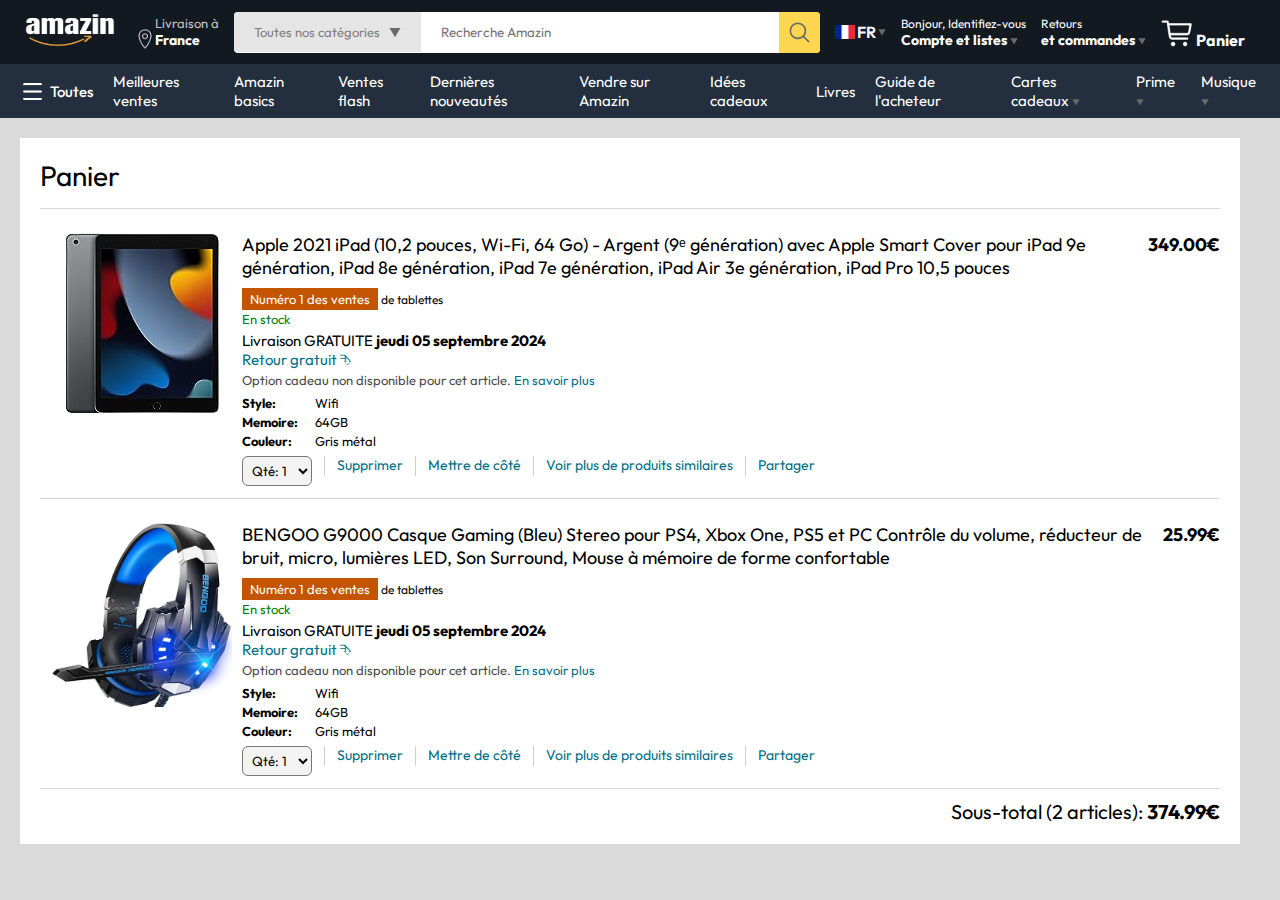
==== cart.html @ 6affca56 "cart2" ====
<!DOCTYPE html>
<html lang="en">

<head>
    <meta charset="UTF-8">
    <meta name="viewport" content="width=device-width, initial-scale=1.0">
    <title>Panier</title>
    <link rel="stylesheet" href="./assets/css/style.css">
    <link rel="stylesheet" href="./assets/css/cart.css">
    <script src="./assets/js/script.js" defer></script>
    <link rel="preconnect" href="https://fonts.googleapis.com">
    <link rel="preconnect" href="https://fonts.gstatic.com" crossorigin>
    <link
        href="https://fonts.googleapis.com/css2?family=Outfit:wght@100..900&family=Poppins:ital,wght@0,100;0,200;0,300;0,400;0,500;0,600;0,700;0,800;0,900;1,100;1,200;1,300;1,400;1,500;1,600;1,700;1,800;1,900&display=swap"
        rel="stylesheet">
</head>

<body>
    <nav>
        <a href="/"><img src="./assets/images/amazin_logo_white2.png" width="100px" height="40px" alt="Amazin Logo"></a>
        <div class="nav-country">
            <img src="./assets/images/location_icon.png" width="20px">
            <div>
                <p>Livraison à</p>
                <h1>France</h1>
            </div>
        </div>
        <div class="nav-search">
            <div class="nav-search-category">
                <p>Toutes nos catégories</p>
                <img src="./assets/images/dropdown_icon.png" height="12px">
            </div>
            <input type="text" class="nav-search-input" placeholder="Recherche Amazin">
            <img src="./assets/images/search_icon.png" class="nav-search-icon">
        </div>
        <div class="nav-language">
            <img src="./assets/images/fr_flag.png" width="20px" alt="">
            <p>FR</p>
            <img src="./assets/images/dropdown_icon.png" width="8px" alt="">
        </div>
        <div class="nav-text">
            <p>Bonjour, Identifiez-vous</p>
            <h1>Compte et listes <img src="./assets/images/dropdown_icon.png" width="8px" alt=""></h1>
        </div>
        <div class="nav-text">
            <p>Retours</p>
            <h1>et commandes <img src="./assets/images/dropdown_icon.png" width="8px" alt=""></h1>
        </div>
        <a href="/cart.html" class="nav-cart"><img src="./assets/images/add_cart_white.png" width="35px" alt="">
            <h4>Panier</h4>
        </a>
    </nav>
    <div class="nav-bottom">
        <div>
            <img src="./assets/images/menu_icon_slim.png" width="25px" alt="">
            <p>Toutes</p>
        </div>
        <p>Meilleures ventes</p>
        <p>Amazin basics</p>
        <p>Ventes flash</p>
        <p>Dernières nouveautés</p>
        <p>Vendre sur Amazin</p>
        <p>Idées cadeaux</p>
        <p>Livres</p>
        <p>Guide de l'acheteur</p>
        <p>Cartes cadeaux <img src="./assets/images/dropdown_icon.png" width="8px" alt=""></p>
        <p>Prime <img src="./assets/images/dropdown_icon.png" width="8px" alt=""></p>
        <p>Musique <img src="./assets/images/dropdown_icon.png" width="8px" alt=""></p>
    </div>

    <div class="cart">
        <div class="cart-left">
            <h1>Panier</h1>
            <hr>

            <div class="product-cart-list">
                <img src="./assets/images/ipad_img.jpg" width="180px" alt="">
                <div>
                    <div class="product-cart-titleprice">
                        <p>Apple 2021 iPad (10,2 pouces, Wi-Fi, 64 Go) - Argent (9ᵉ génération) avec Apple Smart Cover pour iPad 9e génération, iPad 8e génération, iPad 7e génération, iPad Air 3e génération, iPad Pro 10,5 pouces </p>
                        <p><b>349.00€</b></p>
                    </div>
                    <p class="product-cart-bestseller">
                        <span>Numéro 1 des ventes</span> de tablettes
                    </p>
                    <p class="product-cart-stock">En stock</p>
                    <p class="product-cart-delivery">Livraison GRATUITE <b> jeudi 05 septembre 2024</b></p>
                    <p class="product-cart-returns">Retour gratuit &#11191</p>
                    <p class="product-cart-giftoption">Option cadeau non disponible pour cet article. <span>En savoir plus</span></p>
                
                    <div class="product-cart-specs">
                        <p><b>Style:</b></p> <p>Wifi</p>
                        <p><b>Memoire:</b></p> <p>64GB</p>
                        <p><b>Couleur:</b></p> <p>Gris métal</p>
                    </div>

                    <div class="cart-list-action">
                        <select>
                            <option value="1">Qté: 1</option>
                            <option value="2">Qté: 2</option>
                            <option value="3">Qté: 3</option>
                            <option value="4">Qté: 4</option>
                            <option value="5">Qté: 5</option>
                        </select>
                        <hr>
                        <p class="action-btn">Supprimer</p>
                        <hr>
                        <p class="action-btn">Mettre de côté</p>
                        <hr>
                        <p class="action-btn">Voir plus de produits similaires</p>
                        <hr>
                        <p class="action-btn">Partager</p>
                    </div>
                </div>
            </div>
            <hr>

            <div class="product-cart-list">
                <img src="./assets/images/product_img.jpg" width="180px" alt="">
                <div>
                    <div class="product-cart-titleprice">
                        <p>BENGOO G9000 Casque Gaming (Bleu) Stereo pour PS4, Xbox One, PS5 et PC
                            Contrôle du volume, réducteur de bruit, micro, lumières LED, Son Surround, Mouse à mémoire de forme
                            confortable</p>
                        <p><b>25.99€</b></p>
                    </div>
                    <p class="product-cart-bestseller">
                        <span>Numéro 1 des ventes</span> de tablettes
                    </p>
                    <p class="product-cart-stock">En stock</p>
                    <p class="product-cart-delivery">Livraison GRATUITE <b> jeudi 05 septembre 2024</b></p>
                    <p class="product-cart-returns">Retour gratuit &#11191</p>
                    <p class="product-cart-giftoption">Option cadeau non disponible pour cet article. <span>En savoir plus</span></p>
                
                    <div class="product-cart-specs">
                        <p><b>Style:</b></p> <p>Wifi</p>
                        <p><b>Memoire:</b></p> <p>64GB</p>
                        <p><b>Couleur:</b></p> <p>Gris métal</p>
                    </div>

                    <div class="cart-list-action">
                        <select>
                            <option value="1">Qté: 1</option>
                            <option value="2">Qté: 2</option>
                            <option value="3">Qté: 3</option>
                            <option value="4">Qté: 4</option>
                            <option value="5">Qté: 5</option>
                        </select>
                        <hr>
                        <p class="action-btn">Supprimer</p>
                        <hr>
                        <p class="action-btn">Mettre de côté</p>
                        <hr>
                        <p class="action-btn">Voir plus de produits similaires</p>
                        <hr>
                        <p class="action-btn">Partager</p>
                    </div>
                </div>
            </div>
            <hr>

            <div class="cart-list-subtotal">
                Sous-total (2 articles): <b>374.99€</b>
            </div>
        </div>
        
        <div class="cart-right">

        </div>
    </div>


    <!-- <footer>
        <a href="/"><img src="./assets/images/amazin_logo_white2.png" width="100px" height="40px" alt="Amazin Logo"></a>
        <p>© 1996-2024, Amazin.com, Inc. ou affiliés.</p>
    </footer> -->
</body>

</html>
---- assets/css/style.css ----
* {
    margin: 0;
    padding: 0;
    box-sizing: border-box;
    font-family: "Outfit", sans-serif;
}

html{
    scroll-behavior: smooth;
}

body{
    background-color: #dadada;
}

nav{
    display: flex;
    align-items: center;
    justify-content: space-between;
    background-color: #131921;
    padding: 10px 20px;
    color: #fff;
}

a{
    text-decoration: none;
    color: inherit;
}

.nav-country{
    display: flex;
    align-items: end;
    margin-left: 15px;
    font-size: 13px;
    color:#c4c4c4;
}

.nav-country h1{
    font-size: 14px;
    color:#fff;
    cursor: pointer;
}

.nav-search{
    flex: 1;
    display:flex;
    align-items: center;
    background: #fff;
    color:grey;
    max-width: 1000px;
    border-radius: 4px;
    margin-left: 15px;
}

.nav-search-category{
    display: flex;
    align-items: center;
    padding: 12px 20px;
    gap: 5px;
    background: #e5e5e5;
    border-radius: 4px 0 0 4px;
    cursor: pointer;
}

.nav-search-category p{
    font-size: 13px;
    width: 130px;
}

.nav-search-input{
    border: none;
    outline: none;
    padding-left: 20px;
    width:100%;
}

.nav-search-icon{
    max-width: 41px;
    padding: 8px;
    background: #ffd64f;
    border-radius: 0 4px 4px 0;
}

.nav-language{
    display: flex;
    align-items: center;
    gap: 2px;
    font-weight: 600;
    margin-left: 15px;
    cursor: pointer;
}

.nav-text{
    margin-left: 15px;
    cursor: pointer;
}

.nav-text p{
    font-size: 12px;;
}

.nav-text h1{
    font-size: 14px;
}

.nav-cart{
    display: flex;
    align-items: end;
    margin: 0 15px;
    cursor: pointer;
}

.nav-bottom{
    display: flex;
    align-items: center;
    gap: 20px;
    padding: 8px 20px;
    background:  #232f3e;
    color: #fff;
    font-size: 15px;
    cursor: pointer;
}

.nav-bottom div{
    display: flex;
    align-items: center;
    gap: 5px;
    font-weight: 500;
}

.header-slider ul{
    display: flex;
    list-style: none;
    overflow-y: hidden;


}

.header-slider a{
    position: absolute;
    top:30%;
    z-index:1;
    transform: translateY(-50%);
    font-size: 50px;
    padding: 4vh 1vw;
    background: #ffffff4f;
    color:#000000;
    text-decoration: none;
    border-radius: 4px;
    font-weight: 600;
    font-size: 18px;
    cursor: pointer;
}
.control-prev{
    left:5px;

}
.control-next{
    right:5px;

}

.header-img{
    width: 100%;
    mask-image: linear-gradient(to bottom, #000000 50%, transparent 100%);
}

.header-slider ul img {
    display: none;
}

.header-slider ul img.displaySlide {
    display: block;
}

.box-row{
    display: flex;
    flex-wrap: wrap;
    row-gap: 20px;
    justify-content: space-between;
    margin: 20px 30px;
}

.box-col{
    display: flex;
    flex-direction: column;
    gap: 10px;
    padding: 15px 20px;
    background: #fff;
    max-width: 24%;
    min-width: 200px;
    z-index:1;
}

.box-col a{
    font-size:  13px;
    color: #009999;
    font-weight: 500;
}

.header-box{
    margin-top: -20vw;
}

.product-slider{
    background: #fff;
    margin: 0 30px;
    padding: 20px;
    margin-bottom: 15px;
}

.product-slider .products{
    display: flex;
    overflow-x: auto;
    gap: 20px;
    margin-top: 10px;
}

.product-slider .products img{
    width: 175px;
    max-height: 175px;
}

.product-slider .products::-webkit-scrollbar{
    display: none;
}

.products-slider-with-price{
    background: #fff;
    margin:0 30px;
    padding: 20px;
    margin-bottom: 15px;  
}

.products-slider-with-price .products{
    display: flex;
    overflow-x: auto;
    gap: 10px;
    margin-top: 10px;
}

.products-slider-with-price .products::-webkit-scrollbar{
    display: none;
}

.product-card{
    display: flex;
    flex-direction: column;
    justify-content: end;
    min-width: 210px;
    background: #fbfbfb;
    padding: 0 20px;
}

.product-card img{
    width: 150px;
    margin: 0 50px;
}

.product-offer p{
    background-color: #be0b3b;
    color: #fff;
    display: inline-block;
    padding: 2px 5px;
    border-radius: 2px;
    margin: 8px 0;
    font-size: 13px;
}

.product-offer span{
    color: #be0b3b;
    font-weight: 500;
    font-size: 14px;
}

.product-price{
    color: grey;
    font-size: 13px;
}

.product-card h4{
    color: #525252;
    font-size: 14px;
    font-weight: 400;
}

footer{
    display: flex;
    justify-content: space-between;
    align-items: center;
    color: #fff;
    background: #131921;
    padding: 20px 60px;
}
---- assets/css/cart.css ----
.cart{
    display:flex;
    gap: 20px;
    margin:20px;
}

.cart-left{
    background: #fff;
    padding: 20px;
}

.cart-left h1{
    font-size: 28px;
    font-weight: 400;
    margin-bottom: 15px;
}

.cart-left hr{
    border: none;
    height: 1px;
    background: #dadada;
}

.product-cart-list{
    display: flex;
    align-items: start;
    gap: 10px;
    padding: 24px 0 12px 12px;
}

.product-cart-titleprice{
    display: flex;
    gap: 20px;
    font-size: 18px;
}

.product-cart-bestseller{
    font-size: 12px;
    margin-top: 12px;

}

.product-cart-bestseller span{
    font-size: 13px;
    background: #c45500;
    color: #fff;
    padding: 3px 8px;
}

.product-cart-stock{
    font-size: 13px;
    color: green;
    margin: 4px 0;
}

.product-cart-delivery{
    font-size: 15px;
}

.product-cart-returns{
    font-size: 15px;
    color: #007185;
    font-weight: 400;
}

.product-cart-giftoption{
    color: #494949;
    font-size: 13px;
    margin: 3px 0;
}

.product-cart-giftoption span{
    color: #007185;
}

.product-cart-specs{
    max-width: 150px;
    display: grid;
    grid-template-columns: auto auto;
    row-gap: 3px;
    font-size: 13px;
    margin: 7px 0;
}

.cart-list-action{
    display: flex;
    gap: 12px;
    font-size: 14px;
    color: #007185;
}


.cart-list-action hr{
    height: 20px;
    width: 1px;
    background: #cfcfcf;
}

.cart-list-action select{
    padding: 5px;
    border-radius: 6px;
    background: #f3f3f3;
}

.cart-list-subtotal{
    text-align: right;
    font-size: 20px;
    margin-top: 10px;
}
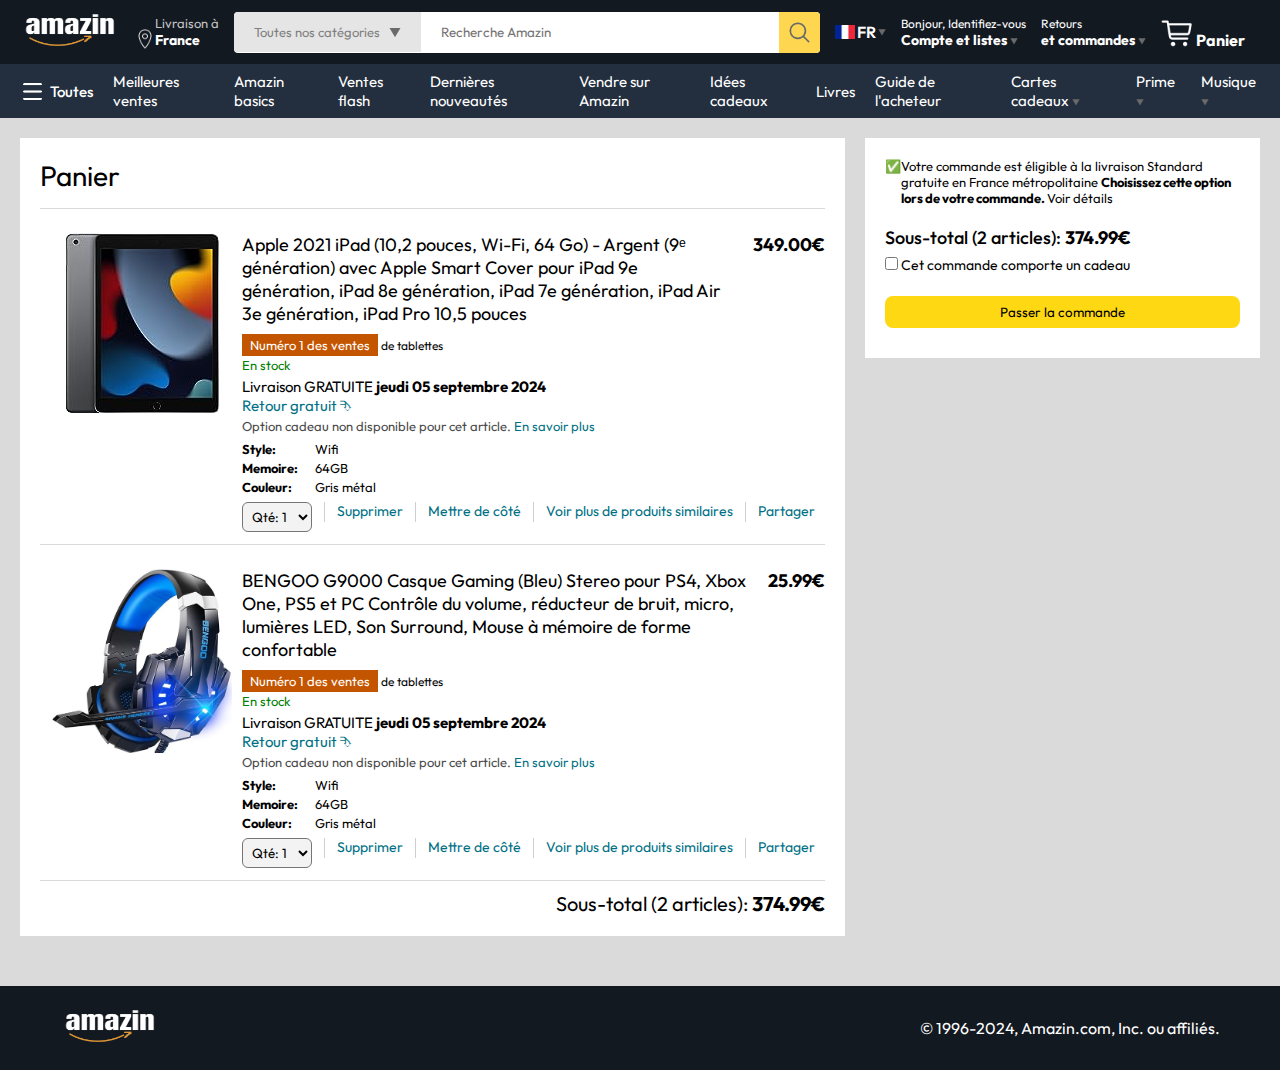
==== commit 2964fba1: "signup" ====
--- a/cart.html
+++ b/cart.html
@@ -39,7 +39,7 @@
             <img src="./assets/images/dropdown_icon.png" width="8px" alt="">
         </div>
         <div class="nav-text">
-            <p>Bonjour, Identifiez-vous</p>
+            <p><a href="/signin.html">Bonjour, Identifiez-vous</a></p>
             <h1>Compte et listes <img src="./assets/images/dropdown_icon.png" width="8px" alt=""></h1>
         </div>
         <div class="nav-text">
@@ -77,7 +77,9 @@
                 <img src="./assets/images/ipad_img.jpg" width="180px" alt="">
                 <div>
                     <div class="product-cart-titleprice">
-                        <p>Apple 2021 iPad (10,2 pouces, Wi-Fi, 64 Go) - Argent (9ᵉ génération) avec Apple Smart Cover pour iPad 9e génération, iPad 8e génération, iPad 7e génération, iPad Air 3e génération, iPad Pro 10,5 pouces </p>
+                        <p>Apple 2021 iPad (10,2 pouces, Wi-Fi, 64 Go) - Argent (9ᵉ génération) avec Apple Smart Cover
+                            pour iPad 9e génération, iPad 8e génération, iPad 7e génération, iPad Air 3e génération,
+                            iPad Pro 10,5 pouces </p>
                         <p><b>349.00€</b></p>
                     </div>
                     <p class="product-cart-bestseller">
@@ -86,12 +88,16 @@
                     <p class="product-cart-stock">En stock</p>
                     <p class="product-cart-delivery">Livraison GRATUITE <b> jeudi 05 septembre 2024</b></p>
                     <p class="product-cart-returns">Retour gratuit &#11191</p>
-                    <p class="product-cart-giftoption">Option cadeau non disponible pour cet article. <span>En savoir plus</span></p>
-                
+                    <p class="product-cart-giftoption">Option cadeau non disponible pour cet article. <span>En savoir
+                            plus</span></p>
+
                     <div class="product-cart-specs">
-                        <p><b>Style:</b></p> <p>Wifi</p>
-                        <p><b>Memoire:</b></p> <p>64GB</p>
-                        <p><b>Couleur:</b></p> <p>Gris métal</p>
+                        <p><b>Style:</b></p>
+                        <p>Wifi</p>
+                        <p><b>Memoire:</b></p>
+                        <p>64GB</p>
+                        <p><b>Couleur:</b></p>
+                        <p>Gris métal</p>
                     </div>
 
                     <div class="cart-list-action">
@@ -120,7 +126,8 @@
                 <div>
                     <div class="product-cart-titleprice">
                         <p>BENGOO G9000 Casque Gaming (Bleu) Stereo pour PS4, Xbox One, PS5 et PC
-                            Contrôle du volume, réducteur de bruit, micro, lumières LED, Son Surround, Mouse à mémoire de forme
+                            Contrôle du volume, réducteur de bruit, micro, lumières LED, Son Surround, Mouse à mémoire
+                            de forme
                             confortable</p>
                         <p><b>25.99€</b></p>
                     </div>
@@ -130,12 +137,16 @@
                     <p class="product-cart-stock">En stock</p>
                     <p class="product-cart-delivery">Livraison GRATUITE <b> jeudi 05 septembre 2024</b></p>
                     <p class="product-cart-returns">Retour gratuit &#11191</p>
-                    <p class="product-cart-giftoption">Option cadeau non disponible pour cet article. <span>En savoir plus</span></p>
-                
+                    <p class="product-cart-giftoption">Option cadeau non disponible pour cet article. <span>En savoir
+                            plus</span></p>
+
                     <div class="product-cart-specs">
-                        <p><b>Style:</b></p> <p>Wifi</p>
-                        <p><b>Memoire:</b></p> <p>64GB</p>
-                        <p><b>Couleur:</b></p> <p>Gris métal</p>
+                        <p><b>Style:</b></p>
+                        <p>Wifi</p>
+                        <p><b>Memoire:</b></p>
+                        <p>64GB</p>
+                        <p><b>Couleur:</b></p>
+                        <p>Gris métal</p>
                     </div>
 
                     <div class="cart-list-action">
@@ -163,17 +174,24 @@
                 Sous-total (2 articles): <b>374.99€</b>
             </div>
         </div>
-        
+
         <div class="cart-right">
-
+            <div class="cart-free-delivery">
+                <p>&#x2705</p>
+                <p>Votre commande est éligible à la livraison Standard gratuite en France métropolitaine <b>Choisissez
+                        cette option lors de votre commande. </b>Voir détails</p>
+            </div>
+            <p class="cart-subtotal">Sous-total (2 articles): <b>374.99€</b></p>
+            <p class="cart-right-gift"> <input type="checkbox"> Cet commande comporte un cadeau</p>
+            <button>Passer la commande</button>
         </div>
     </div>
 
 
-    <!-- <footer>
+    <footer class="footer-cart">
         <a href="/"><img src="./assets/images/amazin_logo_white2.png" width="100px" height="40px" alt="Amazin Logo"></a>
         <p>© 1996-2024, Amazin.com, Inc. ou affiliés.</p>
-    </footer> -->
+    </footer>
 </body>
 
 </html>--- a/assets/css/cart.css
+++ b/assets/css/cart.css
@@ -108,3 +108,43 @@
     margin-top: 10px;
 }
 
+.cart-right{
+    background: #fff;
+    padding: 20px;
+    max-height: 220px;
+    min-width: 280px;
+}
+
+.cart-free-delivery{
+    display: flex;
+    font-size: 13px;
+}
+
+.cart-subtotal{
+    margin-top: 20px;
+    font-size: 18px;
+    font-weight: 500;
+}
+
+.cart-right-gift{
+    margin: 7px 0;
+    font-size: 14px;
+}
+
+.cart-right button{
+    width: 100%;
+    height: 32px;
+    margin: 15px 0;
+    background: #ffd814;
+    border: none;
+    border-radius: 8px;
+    cursor: pointer;
+}
+
+.cart-right button:hover{
+    background: #ebc712;
+}
+
+.footer-cart{
+    margin-top: 50px;
+}
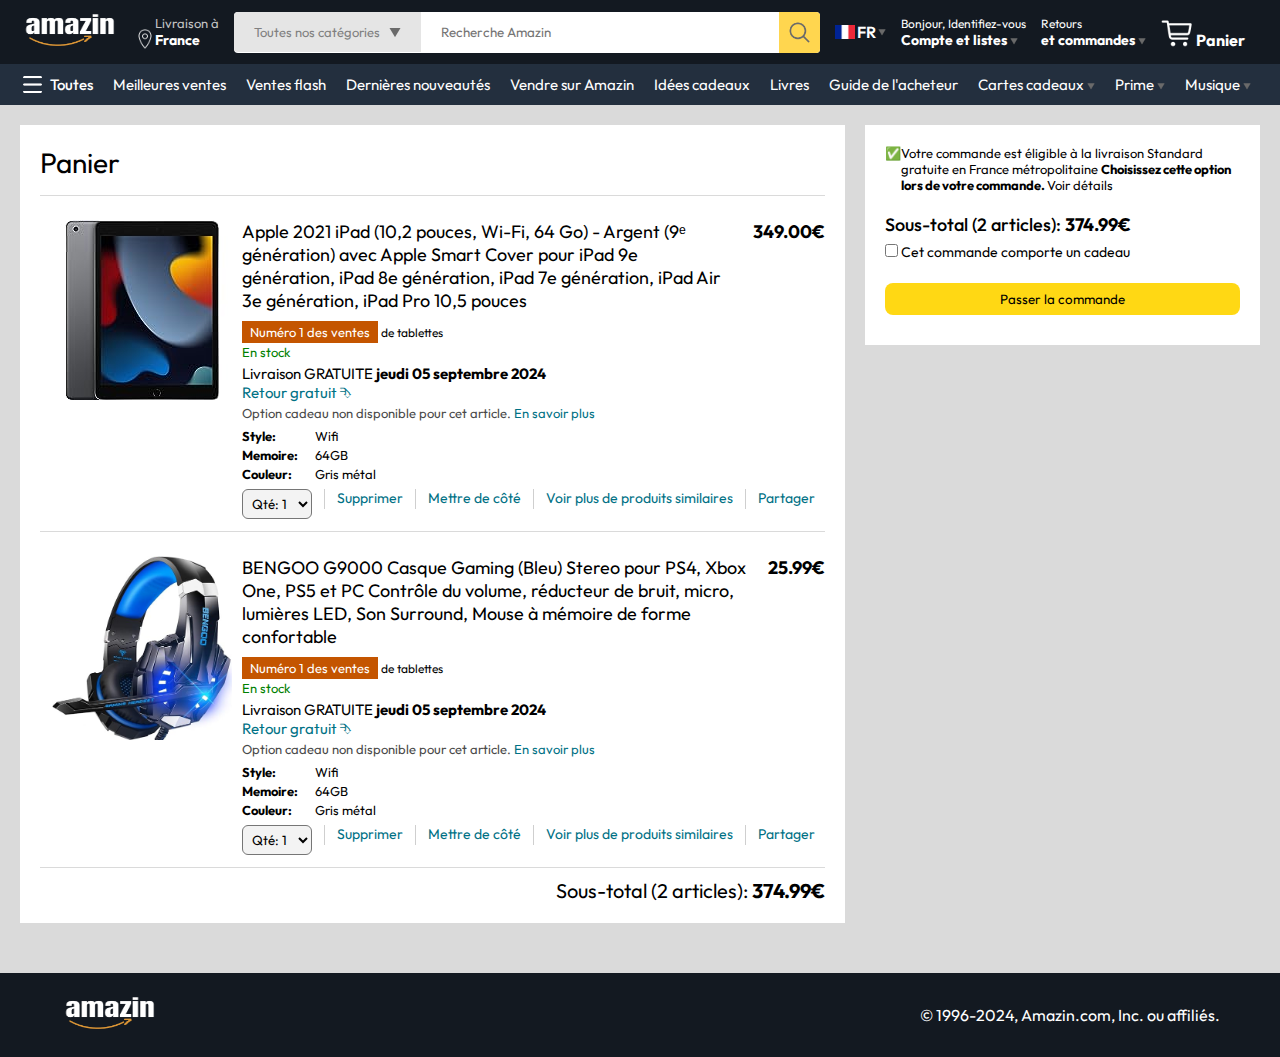
==== commit 05d972b3: "mediaquery" ====
--- a/cart.html
+++ b/cart.html
@@ -56,7 +56,6 @@
             <p>Toutes</p>
         </div>
         <p>Meilleures ventes</p>
-        <p>Amazin basics</p>
         <p>Ventes flash</p>
         <p>Dernières nouveautés</p>
         <p>Vendre sur Amazin</p>
--- a/assets/css/style.css
+++ b/assets/css/style.css
@@ -5,15 +5,15 @@
     font-family: "Outfit", sans-serif;
 }
 
-html{
+html {
     scroll-behavior: smooth;
 }
 
-body{
+body {
     background-color: #dadada;
 }
 
-nav{
+nav {
     display: flex;
     align-items: center;
     justify-content: space-between;
@@ -22,37 +22,37 @@
     color: #fff;
 }
 
-a{
+a {
     text-decoration: none;
     color: inherit;
 }
 
-.nav-country{
+.nav-country {
     display: flex;
     align-items: end;
     margin-left: 15px;
     font-size: 13px;
-    color:#c4c4c4;
-}
-
-.nav-country h1{
+    color: #c4c4c4;
+}
+
+.nav-country h1 {
     font-size: 14px;
-    color:#fff;
-    cursor: pointer;
-}
-
-.nav-search{
+    color: #fff;
+    cursor: pointer;
+}
+
+.nav-search {
     flex: 1;
-    display:flex;
+    display: flex;
     align-items: center;
     background: #fff;
-    color:grey;
+    color: grey;
     max-width: 1000px;
     border-radius: 4px;
     margin-left: 15px;
 }
 
-.nav-search-category{
+.nav-search-category {
     display: flex;
     align-items: center;
     padding: 12px 20px;
@@ -62,26 +62,26 @@
     cursor: pointer;
 }
 
-.nav-search-category p{
+.nav-search-category p {
     font-size: 13px;
     width: 130px;
 }
 
-.nav-search-input{
+.nav-search-input {
     border: none;
     outline: none;
     padding-left: 20px;
-    width:100%;
-}
-
-.nav-search-icon{
+    width: 100%;
+}
+
+.nav-search-icon {
     max-width: 41px;
     padding: 8px;
     background: #ffd64f;
     border-radius: 0 4px 4px 0;
 }
 
-.nav-language{
+.nav-language {
     display: flex;
     align-items: center;
     gap: 2px;
@@ -90,45 +90,46 @@
     cursor: pointer;
 }
 
-.nav-text{
+.nav-text {
     margin-left: 15px;
     cursor: pointer;
 }
 
-.nav-text p{
-    font-size: 12px;;
-}
-
-.nav-text h1{
+.nav-text p {
+    font-size: 12px;
+    ;
+}
+
+.nav-text h1 {
     font-size: 14px;
 }
 
-.nav-cart{
+.nav-cart {
     display: flex;
     align-items: end;
     margin: 0 15px;
     cursor: pointer;
 }
 
-.nav-bottom{
+.nav-bottom {
     display: flex;
     align-items: center;
     gap: 20px;
     padding: 8px 20px;
-    background:  #232f3e;
+    background: #232f3e;
     color: #fff;
     font-size: 15px;
     cursor: pointer;
 }
 
-.nav-bottom div{
+.nav-bottom div {
     display: flex;
     align-items: center;
     gap: 5px;
     font-weight: 500;
 }
 
-.header-slider ul{
+.header-slider ul {
     display: flex;
     list-style: none;
     overflow-y: hidden;
@@ -136,31 +137,33 @@
 
 }
 
-.header-slider a{
+.header-slider a {
     position: absolute;
-    top:30%;
-    z-index:1;
+    top: 30%;
+    z-index: 1;
     transform: translateY(-50%);
     font-size: 50px;
     padding: 4vh 1vw;
     background: #ffffff4f;
-    color:#000000;
+    color: #000000;
     text-decoration: none;
     border-radius: 4px;
     font-weight: 600;
     font-size: 18px;
     cursor: pointer;
 }
-.control-prev{
-    left:5px;
-
-}
-.control-next{
-    right:5px;
-
-}
-
-.header-img{
+
+.control-prev {
+    left: 5px;
+
+}
+
+.control-next {
+    right: 5px;
+
+}
+
+.header-img {
     width: 100%;
     mask-image: linear-gradient(to bottom, #000000 50%, transparent 100%);
 }
@@ -173,7 +176,7 @@
     display: block;
 }
 
-.box-row{
+.box-row {
     display: flex;
     flex-wrap: wrap;
     row-gap: 20px;
@@ -181,7 +184,7 @@
     margin: 20px 30px;
 }
 
-.box-col{
+.box-col {
     display: flex;
     flex-direction: column;
     gap: 10px;
@@ -189,61 +192,61 @@
     background: #fff;
     max-width: 24%;
     min-width: 200px;
-    z-index:1;
-}
-
-.box-col a{
-    font-size:  13px;
+    z-index: 1;
+}
+
+.box-col a {
+    font-size: 13px;
     color: #009999;
     font-weight: 500;
 }
 
-.header-box{
+.header-box {
     margin-top: -20vw;
 }
 
-.product-slider{
+.product-slider {
     background: #fff;
     margin: 0 30px;
     padding: 20px;
     margin-bottom: 15px;
 }
 
-.product-slider .products{
+.product-slider .products {
     display: flex;
     overflow-x: auto;
     gap: 20px;
     margin-top: 10px;
 }
 
-.product-slider .products img{
+.product-slider .products img {
     width: 175px;
     max-height: 175px;
 }
 
-.product-slider .products::-webkit-scrollbar{
+.product-slider .products::-webkit-scrollbar {
     display: none;
 }
 
-.products-slider-with-price{
+.products-slider-with-price {
     background: #fff;
-    margin:0 30px;
+    margin: 0 30px;
     padding: 20px;
-    margin-bottom: 15px;  
-}
-
-.products-slider-with-price .products{
+    margin-bottom: 15px;
+}
+
+.products-slider-with-price .products {
     display: flex;
     overflow-x: auto;
     gap: 10px;
     margin-top: 10px;
 }
 
-.products-slider-with-price .products::-webkit-scrollbar{
+.products-slider-with-price .products::-webkit-scrollbar {
     display: none;
 }
 
-.product-card{
+.product-card {
     display: flex;
     flex-direction: column;
     justify-content: end;
@@ -252,12 +255,12 @@
     padding: 0 20px;
 }
 
-.product-card img{
+.product-card img {
     width: 150px;
     margin: 0 50px;
 }
 
-.product-offer p{
+.product-offer p {
     background-color: #be0b3b;
     color: #fff;
     display: inline-block;
@@ -267,24 +270,24 @@
     font-size: 13px;
 }
 
-.product-offer span{
+.product-offer span {
     color: #be0b3b;
     font-weight: 500;
     font-size: 14px;
 }
 
-.product-price{
+.product-price {
     color: grey;
     font-size: 13px;
 }
 
-.product-card h4{
+.product-card h4 {
     color: #525252;
     font-size: 14px;
     font-weight: 400;
 }
 
-footer{
+footer {
     display: flex;
     justify-content: space-between;
     align-items: center;
@@ -294,3 +297,114 @@
 }
 
 
+/* ---------- media query ---------- */
+
+@media only screen and (max-width: 900px) {
+
+    nav {
+        flex-wrap: wrap;
+    }
+
+    .nav-search {
+        order: 7;
+        margin: 15px 0 5px;
+        min-width: 300px;
+        
+    }
+
+    .box-col {
+        max-width: 48%;
+    }
+
+    .nav-bottom{
+        display:flex;
+        align-items: center;
+        font-size: 10px;
+        gap: 10px;
+        overflow-x: scroll;
+    }
+
+}
+
+@media only screen and (max-width: 600px) {
+
+    .nav-country {
+        display: none;
+    }
+
+    .nav-language{
+        display: none;
+    }
+
+    .nav-text{
+        display: none;
+    }
+
+ /*    .nav-bottom{
+        display:flex;
+        align-items: center;
+        font-size: 10px;
+        gap: 10px;
+        overflow-x: scroll;
+    } */
+
+    .nav-bottom::-webkit-scrollbar{
+        display: none;
+    }
+
+    .nav-bottom p{
+        text-wrap: nowrap;
+    }
+
+    .mobile-user-icon{
+        display: flex !important;
+        flex: 1;
+        justify-content: flex-end;
+    }
+
+    .mobile-user-icon img{
+        width: 25px;
+    }
+
+    nav{
+        padding: 8px;
+    }
+
+    .nav-search-category p{
+        width:fit-content;
+        font-size: 12px;
+        padding: 0px 0px;
+    }
+
+    .nav-search-icon{
+        padding: 6px 0;
+    }
+
+    .nav-cart h4{
+        display: none;
+    }
+
+    .nav-cart img{
+        width: 30px;
+    }
+
+    .header-slider a{
+        top: 35%;
+        padding: 2vh 1vw;
+        font-size: 15px;
+    }
+
+    .box-col{
+        max-width: 100%;
+        width: 100%;
+
+    }
+
+    footer{
+        justify-content: center;
+        flex-direction: column;
+        font-size: 10px;
+    }
+
+
+}